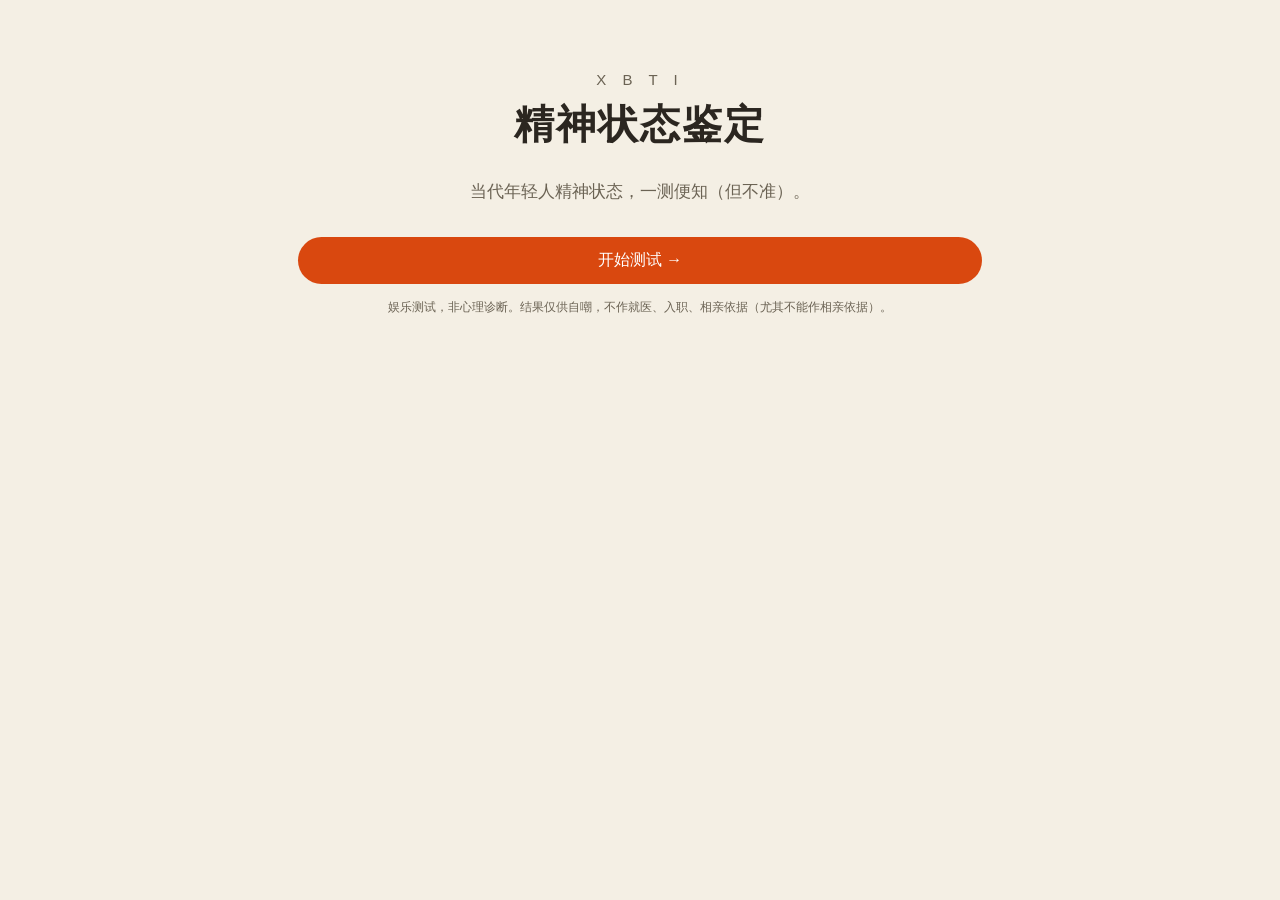
==== index.html @ 50ee01f8 "XBTI 静态站 + Pages Functions（Git 关联部署就绪）" ====
<!DOCTYPE html>
<html lang="zh-CN">
<head>
  <meta charset="UTF-8" />
  <meta name="viewport" content="width=device-width, initial-scale=1, maximum-scale=1, viewport-fit=cover" />
  <title>XBTI 精神状态鉴定 · 当代年轻人精神状态，一测便知（但不准）</title>
  <meta name="description" content="XBTI 搞怪版人格测试：30 道抽象题，27 种奇葩人格，一份适合截图发朋友圈的精神状态诊断书。" />
  <link rel="stylesheet" href="assets/css/style.css" />
</head>
<body class="paper">
  <div class="wrap">

    <!-- 开始页 -->
    <section id="view-start" class="hero">
      <div class="zh">X B T I</div>
      <h1>精神状态鉴定</h1>
      <p class="slogan" id="slogan">当代年轻人精神状态，一测便知（但不准）。</p>
      <button class="btn block" id="btn-start">开始测试 →</button>
      <p class="disclaimer">娱乐测试，非心理诊断。结果仅供自嘲，不作就医、入职、相亲依据（尤其不能作相亲依据）。</p>
    </section>

    <!-- 答题页 -->
    <section id="view-quiz" class="hidden">
      <div class="progress">
        <div class="bar"><i id="progress-bar"></i></div>
        <div class="txt" id="progress-text"></div>
      </div>
      <div><span class="q-theme" id="q-theme"></span></div>
      <div class="q-text" id="q-text"></div>
      <div id="options"></div>
      <div class="nav">
        <button class="btn ghost" id="btn-back">← 上一题</button>
        <button class="btn" id="btn-next" disabled>下一题 →</button>
      </div>
    </section>

    <!-- 报告页 -->
    <section id="view-result" class="hidden">
      <div id="report"></div>
    </section>

  </div>

  <!-- 数据层 → 配置 → 上报 → 主逻辑 -->
  <script src="assets/js/data.js"></script>
  <script>document.getElementById("slogan").textContent = (window.XBTI_DATA && window.XBTI_DATA.meta.slogan) || "当代年轻人精神状态，一测便知（但不准）。";</script>
  <script src="assets/js/config.js"></script>
  <script src="assets/js/submit.js"></script>
  <script src="assets/js/app.js"></script>
</body>
</html>
---- assets/css/style.css ----
/* XBTI 样式 —— 双主题：paper 诊断书米白 / cyber 赛博暗夜；移动端优先，桌面居中成"证书" */
:root {
  --bg: #f4efe4; --card: #fffdf8; --ink: #2b2620; --sub: #6b6354;
  --line: #e3ddd0; --accent: #d9480f; --accent2: #2b6cb0; --seal: #b23b2e;
}
body.cyber {
  --bg: #0e0f1a; --card: #161827; --ink: #e8ecf5; --sub: #9aa3bd;
  --line: #2a2f45; --accent: #ff5a5f; --accent2: #4cc9f0; --seal: #ff5a5f;
}
* { box-sizing: border-box; }
body {
  margin: 0; font-family: "PingFang SC", "Microsoft YaHei", "Noto Sans SC", sans-serif;
  background: var(--bg); color: var(--ink); line-height: 1.6;
  -webkit-font-smoothing: antialiased;
}
.hidden { display: none !important; }
.wrap { max-width: 720px; margin: 0 auto; padding: 28px 18px 60px; }

/* 开始页 */
.hero { text-align: center; padding: 40px 0 18px; }
.hero h1 { font-size: 40px; letter-spacing: 2px; margin: 0 0 6px; }
.hero .zh { font-size: 15px; color: var(--sub); letter-spacing: 6px; }
.hero .slogan { margin: 22px auto 6px; font-size: 17px; color: var(--sub); max-width: 460px; }
.disclaimer { font-size: 12px; color: var(--sub); margin-top: 14px; }

/* 按钮 */
.btn {
  display: inline-block; border: none; cursor: pointer; font-size: 16px;
  padding: 13px 26px; border-radius: 999px; background: var(--accent); color: #fff;
  font-family: inherit; transition: transform .12s, opacity .12s;
}
.btn:hover { transform: translateY(-1px); }
.btn:active { transform: translateY(0); }
.btn:disabled { opacity: .4; cursor: not-allowed; transform: none; }
.btn.ghost { background: transparent; color: var(--accent); border: 1.5px solid var(--accent); padding: 10px 16px; font-size: 14px; }
.btn.retry { margin-top: 22px; background: transparent; color: var(--sub); border: 1px dashed var(--line); }
.btn.block { width: 100%; margin-top: 26px; }

/* 进度 */
.progress { margin: 8px 0 22px; }
.progress .bar { height: 8px; background: var(--line); border-radius: 999px; overflow: hidden; }
.progress .bar i { display: block; height: 100%; background: var(--accent); transition: width .25s; }
.progress .txt { font-size: 12px; color: var(--sub); margin-top: 6px; }
.q-theme { display: inline-block; font-size: 12px; color: var(--accent); border: 1px solid var(--accent); border-radius: 999px; padding: 2px 12px; }
.q-text { font-size: 20px; font-weight: 600; margin: 14px 0 22px; }

/* 选项 */
.opt {
  display: flex; gap: 14px; align-items: flex-start; width: 100%; text-align: left;
  background: var(--card); border: 1.5px solid var(--line); border-radius: 14px;
  padding: 16px 18px; margin-bottom: 14px; cursor: pointer; color: var(--ink);
  font-family: inherit; font-size: 15px; transition: border-color .15s, transform .1s;
}
.opt:hover { border-color: var(--accent); }
.opt.chosen { border-color: var(--accent); background: color-mix(in srgb, var(--accent) 8%, var(--card)); }
.opt-k { flex: 0 0 26px; height: 26px; line-height: 26px; text-align: center; border-radius: 50%; background: var(--line); color: var(--ink); font-weight: 700; }
.opt.chosen .opt-k { background: var(--accent); color: #fff; }
.nav { display: flex; justify-content: space-between; margin-top: 10px; }
.nav .btn { padding: 11px 22px; font-size: 15px; }

/* 报告 / 诊断书 */
.cert { background: var(--card); border: 1px solid var(--line); border-radius: 18px; padding: 26px 22px; box-shadow: 0 10px 40px rgba(0,0,0,.06); }
.cert-head { text-align: center; border-bottom: 2px dashed var(--line); padding-bottom: 16px; }
.cert-org { font-size: 18px; font-weight: 700; letter-spacing: 1px; }
.cert-sub { font-size: 12px; color: var(--sub); margin-top: 4px; }
.cert-meta { font-size: 11px; color: var(--sub); margin-top: 8px; font-family: ui-monospace, monospace; }
.main-type { text-align: center; margin: 22px 0; }
.mt-label { font-size: 13px; color: var(--sub); }
.mt-name { font-size: 34px; font-weight: 800; margin: 6px 0; }
.mt-code { font-size: 16px; color: var(--accent); margin-left: 8px; font-family: ui-monospace, monospace; }
.mt-match { font-size: 15px; display: flex; align-items: center; justify-content: center; gap: 10px; margin-top: 10px; }
.mt-match .bar { width: 180px; height: 10px; background: var(--line); border-radius: 999px; overflow: hidden; }
.mt-match .bar i { display: block; height: 100%; background: linear-gradient(90deg, var(--accent), var(--accent2)); }
.mt-match b { color: var(--accent); font-size: 18px; }
.mt-note { font-size: 12px; color: var(--sub); margin-top: 4px; }
.radar-wrap { width: 280px; max-width: 80%; margin: 18px auto; }

.card { border: 1px solid var(--line); border-radius: 12px; padding: 14px 16px; margin: 14px 0; }
.card-title { font-size: 13px; color: var(--accent); font-weight: 700; margin-bottom: 6px; letter-spacing: 1px; }
.card p { margin: 0; font-size: 14px; }
.card.flaw .card-title { color: var(--seal); }

.verdict { text-align: center; margin: 20px 0; position: relative; }
.verdict p { font-size: 22px; font-weight: 700; margin: 8px 0 0; }
.verdict .seal {
  position: absolute; right: 6px; top: -6px; width: 44px; height: 44px; line-height: 44px;
  border: 2px solid var(--seal); color: var(--seal); border-radius: 8px; font-size: 22px;
  transform: rotate(-12deg); opacity: .85; font-family: "KaiTi", serif;
}
.prescription { background: color-mix(in srgb, var(--accent) 6%, var(--card)); border: 1px solid var(--line); border-radius: 12px; padding: 16px 18px; margin: 16px 0; }
.rx-title { text-align: center; font-weight: 700; letter-spacing: 8px; color: var(--accent); }
.rx-line { font-size: 13px; margin: 8px 0; }
.rx-body { font-size: 14px; }
.rx-foot { font-size: 11px; color: var(--sub); margin-top: 10px; font-family: ui-monospace, monospace; }

.share-row { display: flex; flex-wrap: wrap; gap: 10px; justify-content: center; margin-top: 16px; }
.share-row .btn.ghost { flex: 1 1 auto; min-width: 120px; }

/* toast */
.toast {
  position: fixed; left: 50%; bottom: 40px; transform: translateX(-50%) translateY(20px);
  background: var(--ink); color: var(--bg); padding: 10px 18px; border-radius: 999px;
  font-size: 14px; opacity: 0; pointer-events: none; transition: all .25s; z-index: 99;
}
.toast.show { opacity: 1; transform: translateX(-50%) translateY(0); }

@media (max-width: 480px) {
  .hero h1 { font-size: 32px; }
  .mt-name { font-size: 28px; }
  .q-text { font-size: 18px; }
}
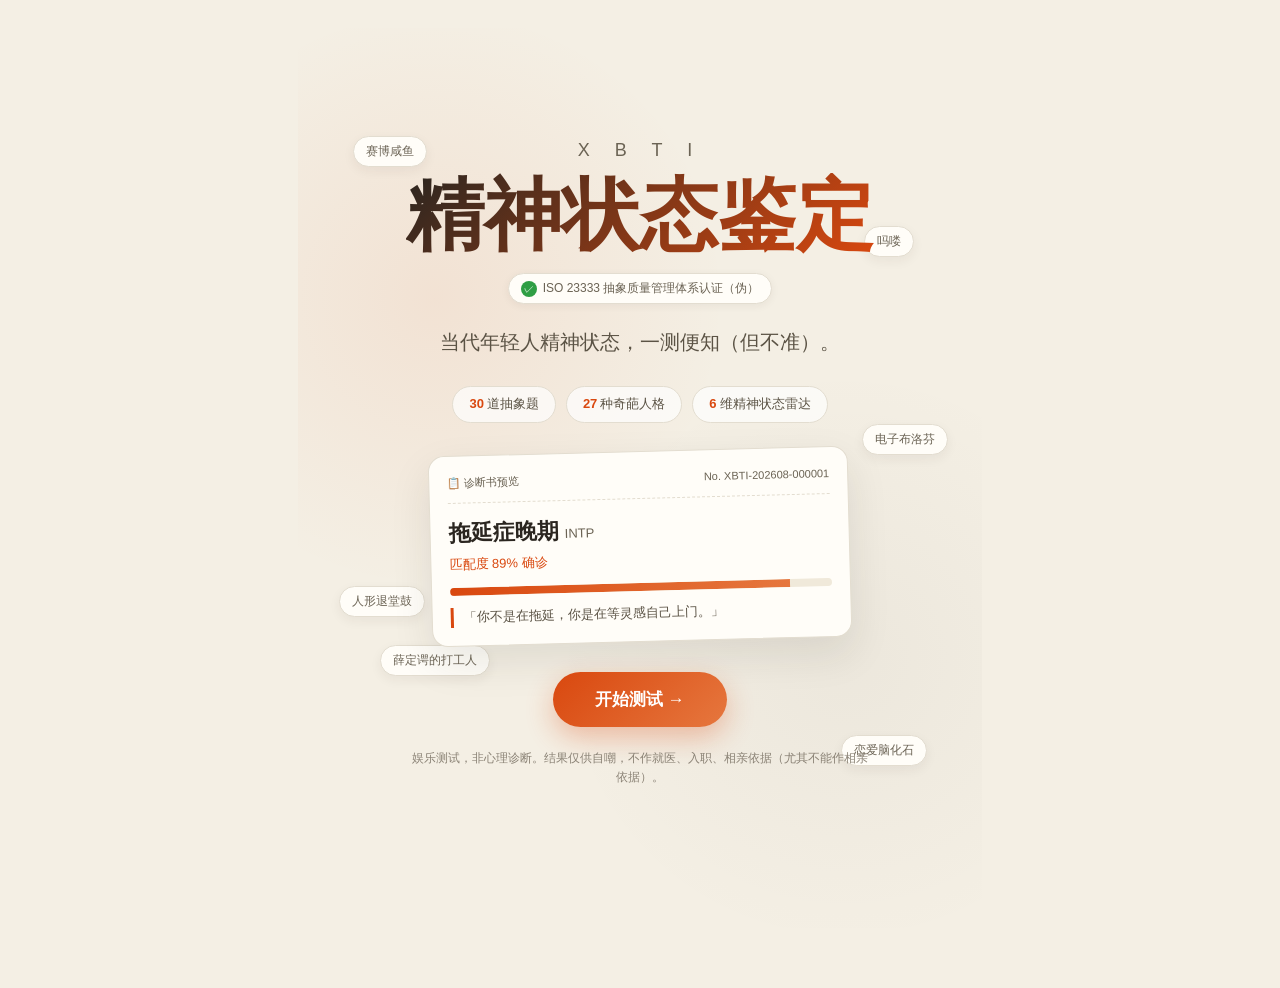
==== commit 5013b93f: "feat: 重做首页 landing 视觉；应用人格六维重校准" ====
--- a/index.html
+++ b/index.html
@@ -6,17 +6,176 @@
   <title>XBTI 精神状态鉴定 · 当代年轻人精神状态，一测便知（但不准）</title>
   <meta name="description" content="XBTI 搞怪版人格测试：30 道抽象题，27 种奇葩人格，一份适合截图发朋友圈的精神状态诊断书。" />
   <link rel="stylesheet" href="assets/css/style.css" />
+  <style>
+    /* ===== Landing page 专属视觉 ===== */
+    .landing {
+      min-height: 100vh;
+      display: flex;
+      flex-direction: column;
+      align-items: center;
+      justify-content: center;
+      padding: 40px 18px 60px;
+      position: relative;
+      overflow: hidden;
+      text-align: center;
+    }
+    .landing-bg {
+      position: absolute; inset: 0; pointer-events: none; z-index: 0;
+      background:
+        radial-gradient(circle at 20% 30%, rgba(217,72,15,.08) 0%, transparent 35%),
+        radial-gradient(circle at 80% 70%, rgba(43,38,32,.04) 0%, transparent 35%);
+    }
+    .landing-brand {
+      position: relative; z-index: 1;
+      font-size: 18px; letter-spacing: 10px; color: #6b6354;
+      margin-bottom: 8px;
+    }
+    .landing-title {
+      position: relative; z-index: 1;
+      font-size: clamp(42px, 10vw, 78px);
+      font-weight: 800;
+      line-height: 1.1;
+      margin: 0 0 14px;
+      background: linear-gradient(135deg, #2b2620 0%, #d9480f 100%);
+      -webkit-background-clip: text;
+      background-clip: text;
+      color: transparent;
+    }
+    .landing-seal {
+      position: relative; z-index: 1;
+      display: inline-flex; align-items: center; gap: 6px;
+      background: #fffdf8; border: 1px solid #e3ddd0;
+      color: #6b6354; font-size: 12px;
+      padding: 5px 12px; border-radius: 20px;
+      box-shadow: 0 2px 8px rgba(43,38,32,.06);
+      margin-bottom: 22px;
+    }
+    .landing-seal::before {
+      content: "✓"; display: inline-flex; align-items: center; justify-content: center;
+      width: 16px; height: 16px; border-radius: 50%; background: #2f9e44; color: #fff; font-size: 10px;
+    }
+    .landing-slogan {
+      position: relative; z-index: 1;
+      font-size: clamp(15px, 3.6vw, 20px);
+      color: #5b5345; max-width: 520px; margin: 0 auto 28px; line-height: 1.6;
+    }
+    .landing-stats {
+      position: relative; z-index: 1;
+      display: flex; gap: 10px; justify-content: center; flex-wrap: wrap;
+      margin-bottom: 28px;
+    }
+    .landing-stats span {
+      background: rgba(255,255,255,.7); border: 1px solid #e3ddd0;
+      border-radius: 24px; padding: 7px 16px; font-size: 13px; color: #5b5345;
+    }
+    .landing-stats b { color: #d9480f; margin-right: 3px; }
+
+    .landing-preview {
+      position: relative; z-index: 1;
+      width: min(420px, 92vw); background: #fffdf8;
+      border: 1px solid #e3ddd0; border-radius: 16px;
+      box-shadow: 0 16px 40px rgba(43,38,32,.1);
+      padding: 18px; text-align: left; margin-bottom: 30px;
+      transform: rotate(-1.5deg);
+    }
+    .landing-preview-head {
+      display: flex; align-items: center; justify-content: space-between;
+      font-size: 11px; color: #6b6354; border-bottom: 1px dashed #e3ddd0; padding-bottom: 10px; margin-bottom: 12px;
+    }
+    .landing-preview-type {
+      font-size: 22px; font-weight: 700; color: #2b2620; margin-bottom: 4px;
+    }
+    .landing-preview-sub { font-size: 13px; color: #d9480f; margin-bottom: 12px; }
+    .landing-preview-bar {
+      height: 8px; background: #f0e9da; border-radius: 4px; overflow: hidden; margin-bottom: 12px;
+    }
+    .landing-preview-bar i { display: block; height: 100%; width: 89%; background: linear-gradient(90deg, #d9480f, #e6773e); }
+    .landing-preview-verdict {
+      font-size: 13px; color: #5b5345; border-left: 3px solid #d9480f; padding-left: 10px;
+    }
+
+    .landing-cta {
+      position: relative; z-index: 1;
+      display: inline-flex; align-items: center; gap: 8px;
+      background: linear-gradient(135deg, #d9480f, #e6773e);
+      color: #fff; border: none; border-radius: 50px;
+      padding: 16px 42px; font-size: 17px; font-weight: 600;
+      cursor: pointer; box-shadow: 0 10px 28px rgba(217,72,15,.32);
+      transition: transform .1s, box-shadow .15s;
+    }
+    .landing-cta:hover { transform: translateY(-2px); box-shadow: 0 14px 34px rgba(217,72,15,.38); }
+    .landing-cta:active { transform: translateY(0); }
+
+    .landing-disclaimer {
+      position: relative; z-index: 1;
+      margin-top: 22px; font-size: 12px; color: #8a8275; max-width: 460px; line-height: 1.6;
+    }
+
+    .floating-tags {
+      position: absolute; inset: 0; pointer-events: none; z-index: 0;
+    }
+    .floating-tags span {
+      position: absolute;
+      background: #fffdf8; border: 1px solid #e3ddd0;
+      color: #6b6354; font-size: 12px; padding: 5px 12px; border-radius: 20px;
+      box-shadow: 0 4px 12px rgba(43,38,32,.06);
+      animation: float 5s ease-in-out infinite;
+    }
+    .floating-tags span:nth-child(1) { top: 12%; left: 8%; animation-delay: 0s; }
+    .floating-tags span:nth-child(2) { top: 22%; right: 10%; animation-delay: 1.2s; }
+    .floating-tags span:nth-child(3) { top: 62%; left: 6%; animation-delay: 2.4s; }
+    .floating-tags span:nth-child(4) { bottom: 18%; right: 8%; animation-delay: 3.6s; }
+    .floating-tags span:nth-child(5) { top: 44%; right: 5%; animation-delay: .8s; }
+    .floating-tags span:nth-child(6) { bottom: 28%; left: 12%; animation-delay: 2s; }
+    @keyframes float {
+      0%, 100% { transform: translateY(0) rotate(0deg); }
+      50% { transform: translateY(-10px) rotate(1deg); }
+    }
+    @media (max-width: 640px) {
+      .floating-tags span:nth-child(5), .floating-tags span:nth-child(6) { display: none; }
+      .landing-preview { transform: none; }
+    }
+  </style>
 </head>
 <body class="paper">
   <div class="wrap">
 
     <!-- 开始页 -->
-    <section id="view-start" class="hero">
-      <div class="zh">X B T I</div>
-      <h1>精神状态鉴定</h1>
-      <p class="slogan" id="slogan">当代年轻人精神状态，一测便知（但不准）。</p>
-      <button class="btn block" id="btn-start">开始测试 →</button>
-      <p class="disclaimer">娱乐测试，非心理诊断。结果仅供自嘲，不作就医、入职、相亲依据（尤其不能作相亲依据）。</p>
+    <section id="view-start" class="landing">
+      <div class="landing-bg"></div>
+      <div class="floating-tags">
+        <span>赛博咸鱼</span>
+        <span>吗喽</span>
+        <span>人形退堂鼓</span>
+        <span>恋爱脑化石</span>
+        <span>电子布洛芬</span>
+        <span>薛定谔的打工人</span>
+      </div>
+
+      <div class="landing-brand">X B T I</div>
+      <h1 class="landing-title">精神状态鉴定</h1>
+      <div class="landing-seal">ISO 23333 抽象质量管理体系认证（伪）</div>
+      <p class="landing-slogan" id="slogan">当代年轻人精神状态，一测便知（但不准）。</p>
+
+      <div class="landing-stats">
+        <span><b>30</b>道抽象题</span>
+        <span><b>27</b>种奇葩人格</span>
+        <span><b>6</b>维精神状态雷达</span>
+      </div>
+
+      <div class="landing-preview">
+        <div class="landing-preview-head">
+          <span>📋 诊断书预览</span>
+          <span>No. XBTI-202608-000001</span>
+        </div>
+        <div class="landing-preview-type">拖延症晚期 <span style="font-size:13px;color:#6b6354;font-weight:400;">INTP</span></div>
+        <div class="landing-preview-sub">匹配度 89% 确诊</div>
+        <div class="landing-preview-bar"><i></i></div>
+        <div class="landing-preview-verdict">「你不是在拖延，你是在等灵感自己上门。」</div>
+      </div>
+
+      <button class="landing-cta" id="btn-start">开始测试 →</button>
+      <p class="landing-disclaimer">娱乐测试，非心理诊断。结果仅供自嘲，不作就医、入职、相亲依据（尤其不能作相亲依据）。</p>
     </section>
 
     <!-- 答题页 -->
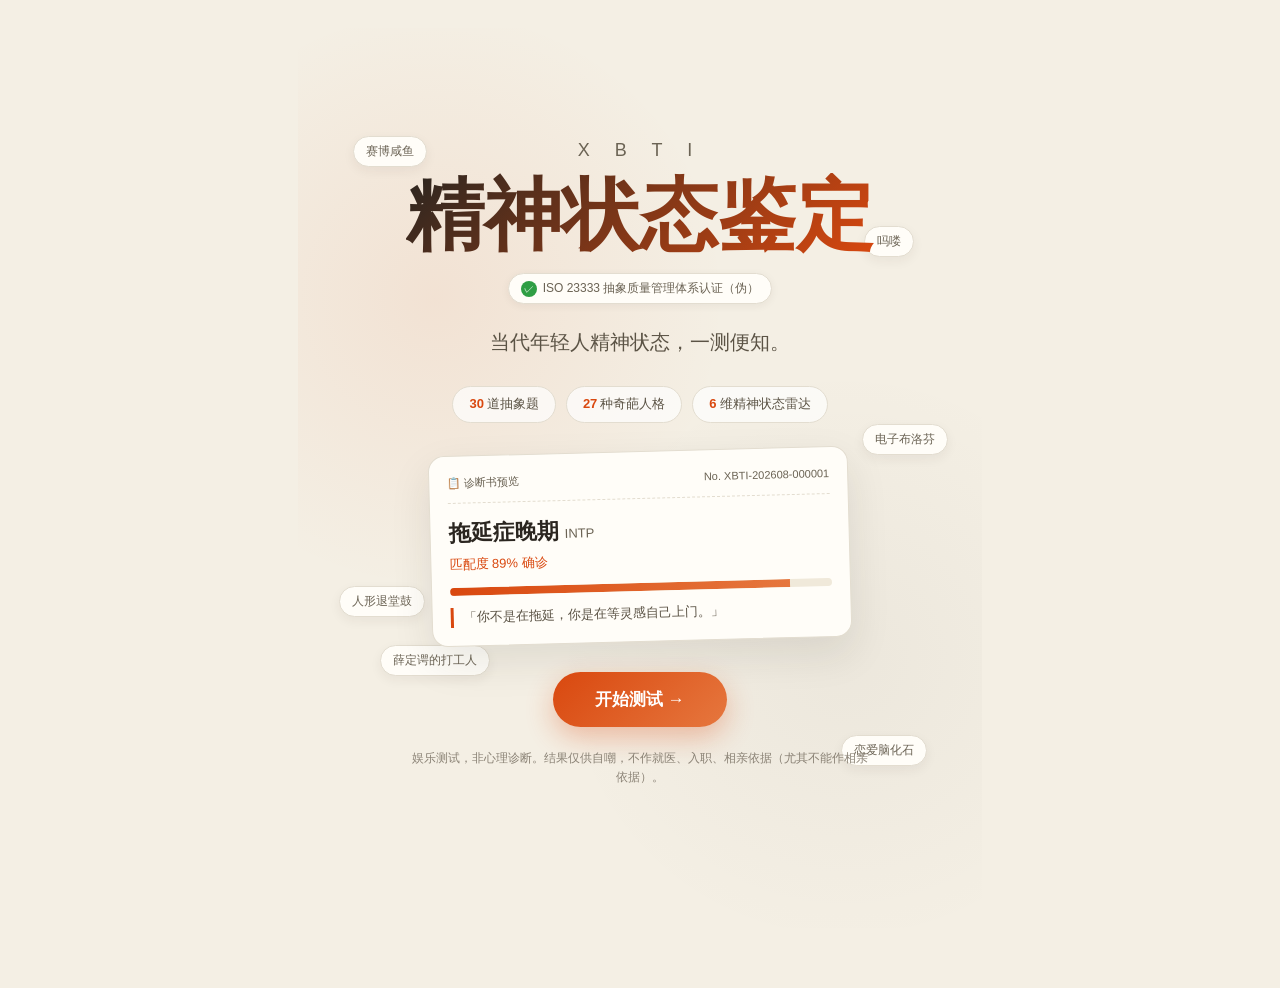
==== commit 2c8c1504: "chore: 首页 slogan 去掉（但不准）" ====
--- a/index.html
+++ b/index.html
@@ -202,7 +202,7 @@
 
   <!-- 数据层 → 配置 → 上报 → 主逻辑 -->
   <script src="assets/js/data.js"></script>
-  <script>document.getElementById("slogan").textContent = (window.XBTI_DATA && window.XBTI_DATA.meta.slogan) || "当代年轻人精神状态，一测便知（但不准）。";</script>
+  <script>document.getElementById("slogan").textContent = (window.XBTI_DATA && window.XBTI_DATA.meta.slogan) || "当代年轻人精神状态，一测便知。";</script>
   <script src="assets/js/config.js"></script>
   <script src="assets/js/submit.js"></script>
   <script src="assets/js/app.js"></script>
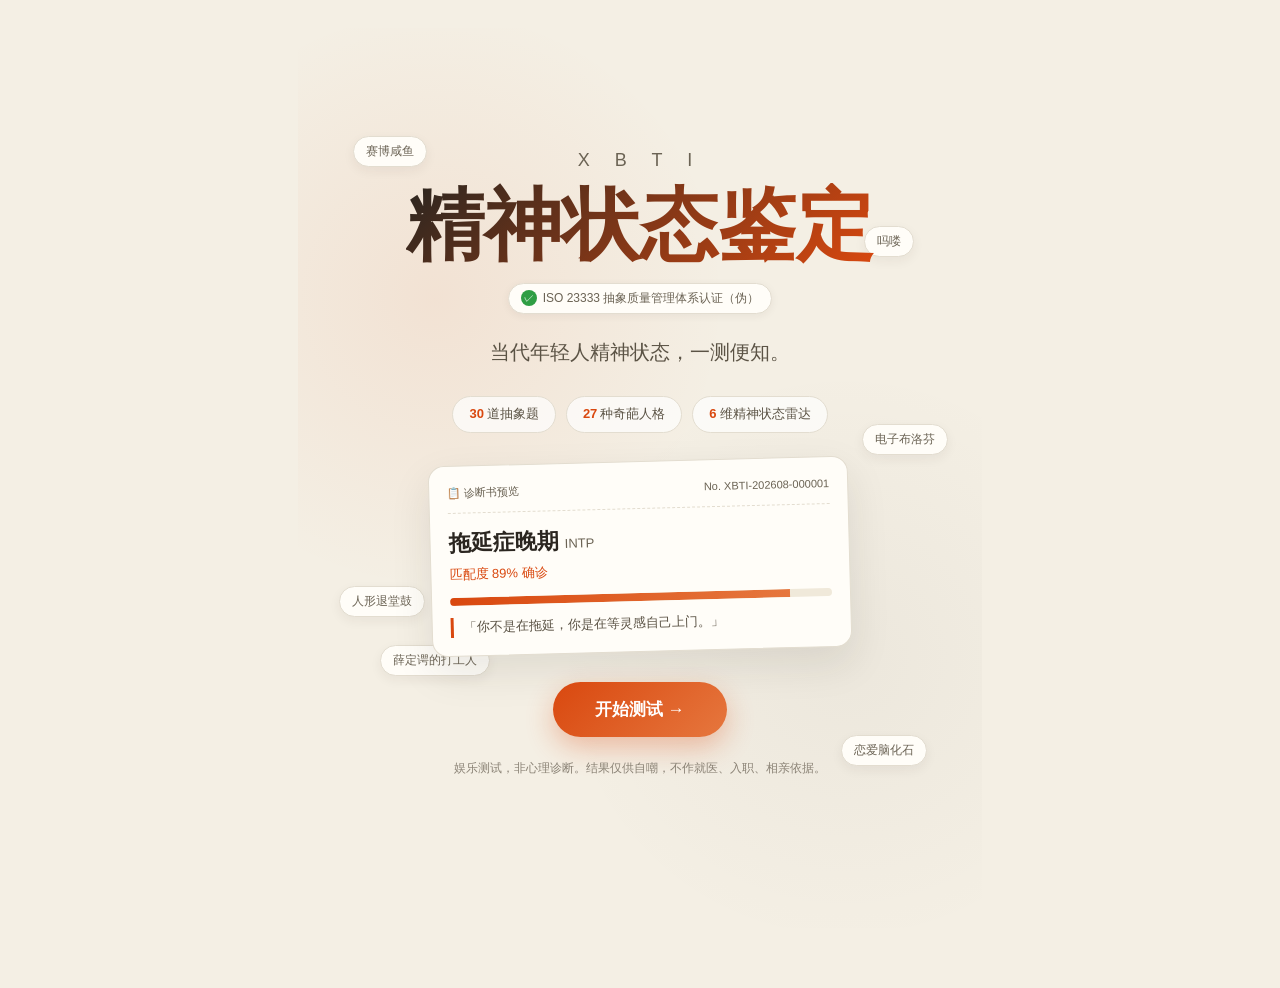
==== commit 3c0c7648: "chore: disclaimer 删除（尤其不能作相亲依据）" ====
--- a/index.html
+++ b/index.html
@@ -175,7 +175,7 @@
       </div>
 
       <button class="landing-cta" id="btn-start">开始测试 →</button>
-      <p class="landing-disclaimer">娱乐测试，非心理诊断。结果仅供自嘲，不作就医、入职、相亲依据（尤其不能作相亲依据）。</p>
+      <p class="landing-disclaimer">娱乐测试，非心理诊断。结果仅供自嘲，不作就医、入职、相亲依据。</p>
     </section>
 
     <!-- 答题页 -->
